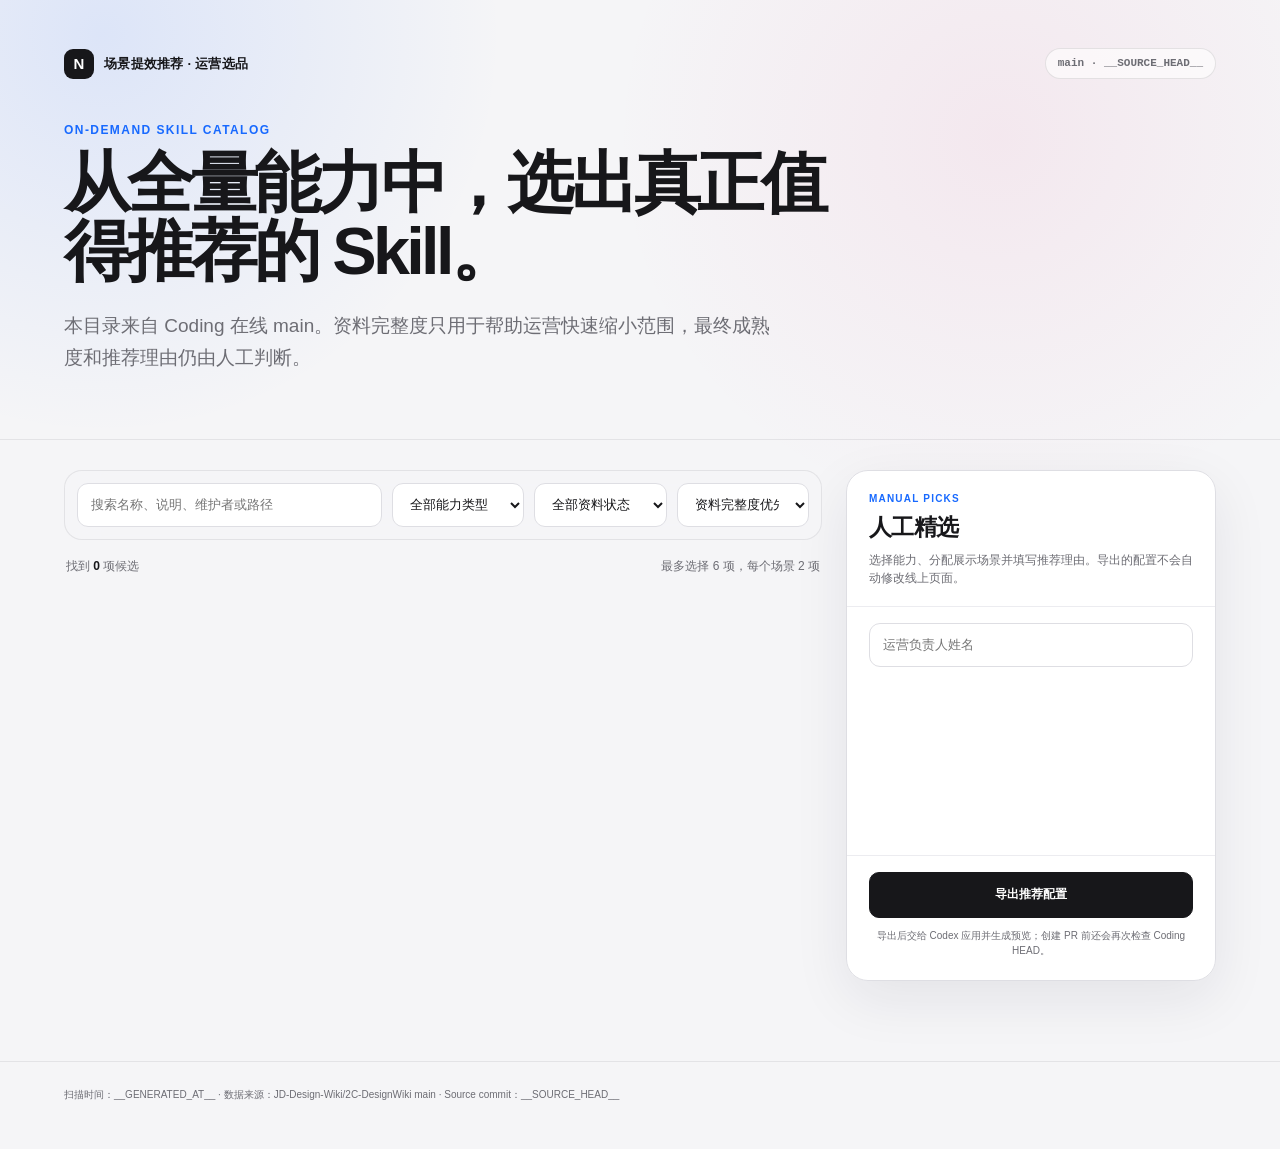
==== scripts/templates/scenario-skill-catalog.html @ 8912c6f2 "feat: add on-demand Skill curation catalog" ====
<!doctype html>
<html lang="zh-CN">
  <head>
    <meta charset="utf-8" />
    <meta name="viewport" content="width=device-width, initial-scale=1" />
    <title>场景提效推荐 · Skill 候选目录</title>
    <style>
      :root {
        color-scheme: light;
        --bg: #f5f5f7;
        --card: #ffffff;
        --ink: #17171a;
        --muted: #6d6d74;
        --line: #dedee3;
        --soft-line: #ececf0;
        --accent: #1769ff;
        --accent-soft: #eaf1ff;
        --positive: #168557;
        --positive-soft: #e9f7f0;
        --warning: #b56512;
        --shadow: 0 18px 55px rgba(22, 28, 45, 0.08);
        font-family: -apple-system, BlinkMacSystemFont, "SF Pro Display", "PingFang SC",
          "Helvetica Neue", Arial, sans-serif;
      }

      * { box-sizing: border-box; }
      html { scroll-behavior: smooth; }
      body {
        margin: 0;
        background:
          radial-gradient(circle at 8% 3%, rgba(43, 112, 255, 0.12), transparent 25rem),
          radial-gradient(circle at 78% 12%, rgba(226, 76, 136, 0.08), transparent 24rem),
          var(--bg);
        color: var(--ink);
      }
      button, input, select, textarea { font: inherit; }
      button, a { -webkit-tap-highlight-color: transparent; }
      button { color: inherit; }

      .page-shell { min-height: 100vh; }
      .hero {
        padding: 48px clamp(24px, 5vw, 76px) 34px;
        border-bottom: 1px solid rgba(23, 23, 26, 0.08);
      }
      .hero-top {
        display: flex;
        align-items: center;
        justify-content: space-between;
        gap: 20px;
        margin-bottom: 44px;
      }
      .brand {
        display: inline-flex;
        align-items: center;
        gap: 10px;
        color: var(--ink);
        font-size: 13px;
        font-weight: 760;
        letter-spacing: 0.02em;
      }
      .brand-mark {
        width: 30px;
        height: 30px;
        display: grid;
        place-items: center;
        border-radius: 9px;
        background: var(--ink);
        color: #fff;
        font-size: 15px;
      }
      .source-pill {
        max-width: 100%;
        padding: 8px 12px;
        border: 1px solid rgba(23, 23, 26, 0.1);
        border-radius: 999px;
        background: rgba(255, 255, 255, 0.6);
        color: var(--muted);
        font: 650 11px/1.2 ui-monospace, SFMono-Regular, Menlo, monospace;
        white-space: nowrap;
        overflow: hidden;
        text-overflow: ellipsis;
      }
      .hero-copy { max-width: 900px; }
      .eyebrow {
        margin: 0 0 13px;
        color: var(--accent);
        font-size: 12px;
        font-weight: 800;
        letter-spacing: 0.12em;
        text-transform: uppercase;
      }
      h1 {
        max-width: 820px;
        margin: 0;
        font-size: clamp(36px, 5.2vw, 72px);
        line-height: 1.02;
        letter-spacing: -0.055em;
      }
      .hero-copy > p:last-child {
        max-width: 720px;
        margin: 24px 0 0;
        color: var(--muted);
        font-size: clamp(15px, 1.7vw, 19px);
        line-height: 1.7;
      }
      .hero-stats {
        display: flex;
        flex-wrap: wrap;
        gap: 10px;
        margin-top: 30px;
      }
      .hero-stat {
        min-width: 132px;
        padding: 14px 16px;
        border: 1px solid rgba(23, 23, 26, 0.09);
        border-radius: 16px;
        background: rgba(255, 255, 255, 0.64);
        backdrop-filter: blur(18px);
      }
      .hero-stat strong {
        display: block;
        font-size: 23px;
        line-height: 1.1;
      }
      .hero-stat span {
        display: block;
        margin-top: 4px;
        color: var(--muted);
        font-size: 11px;
      }

      .workspace {
        display: grid;
        grid-template-columns: minmax(0, 1fr) 370px;
        gap: 24px;
        align-items: start;
        padding: 30px clamp(24px, 5vw, 76px) 80px;
      }
      .catalog-pane { min-width: 0; }
      .toolbar {
        position: sticky;
        top: 0;
        z-index: 4;
        display: grid;
        grid-template-columns: minmax(220px, 1.5fr) repeat(3, minmax(130px, 0.65fr));
        gap: 10px;
        margin-bottom: 18px;
        padding: 12px;
        border: 1px solid rgba(23, 23, 26, 0.08);
        border-radius: 18px;
        background: rgba(245, 245, 247, 0.88);
        backdrop-filter: blur(18px);
      }
      .field {
        min-width: 0;
        height: 44px;
        padding: 0 13px;
        border: 1px solid var(--line);
        border-radius: 11px;
        outline: 0;
        background: #fff;
        color: var(--ink);
        font-size: 13px;
        transition: border-color 0.18s ease, box-shadow 0.18s ease;
      }
      .field:focus {
        border-color: var(--accent);
        box-shadow: 0 0 0 3px rgba(23, 105, 255, 0.12);
      }
      .result-line {
        display: flex;
        justify-content: space-between;
        gap: 18px;
        margin: 0 2px 14px;
        color: var(--muted);
        font-size: 12px;
      }
      .result-line strong { color: var(--ink); }
      .skill-grid {
        display: grid;
        grid-template-columns: repeat(2, minmax(0, 1fr));
        gap: 14px;
      }
      .skill-card {
        position: relative;
        min-width: 0;
        min-height: 286px;
        display: flex;
        flex-direction: column;
        padding: 20px;
        border: 1px solid var(--line);
        border-radius: 20px;
        background: var(--card);
        box-shadow: 0 8px 28px rgba(22, 28, 45, 0.035);
        transition: transform 0.18s ease, border-color 0.18s ease, box-shadow 0.18s ease;
      }
      .skill-card:hover {
        transform: translateY(-2px);
        border-color: rgba(23, 105, 255, 0.34);
        box-shadow: var(--shadow);
      }
      .skill-card.is-selected {
        border-color: var(--accent);
        box-shadow: 0 0 0 3px rgba(23, 105, 255, 0.1), var(--shadow);
      }
      .card-top {
        display: flex;
        align-items: flex-start;
        justify-content: space-between;
        gap: 16px;
      }
      .card-labels {
        display: flex;
        flex-wrap: wrap;
        gap: 6px;
      }
      .tag {
        display: inline-flex;
        align-items: center;
        min-height: 24px;
        padding: 0 9px;
        border-radius: 999px;
        background: #f1f1f4;
        color: #56565d;
        font-size: 10px;
        font-weight: 720;
      }
      .tag.scene { background: var(--accent-soft); color: #2457b9; }
      .tag.recent { background: var(--positive-soft); color: var(--positive); }
      .readiness {
        --progress: 0deg;
        flex: 0 0 auto;
        width: 48px;
        height: 48px;
        display: grid;
        place-items: center;
        border-radius: 50%;
        background: conic-gradient(var(--positive) var(--progress), #ececf0 0);
      }
      .readiness::before {
        content: "";
        position: absolute;
        width: 38px;
        height: 38px;
        border-radius: 50%;
        background: #fff;
      }
      .readiness span {
        position: relative;
        z-index: 1;
        font-size: 11px;
        font-weight: 800;
      }
      .skill-card h2 {
        margin: 18px 0 8px;
        font-size: 21px;
        line-height: 1.25;
        letter-spacing: -0.02em;
      }
      .skill-desc {
        display: -webkit-box;
        min-height: 66px;
        margin: 0;
        overflow: hidden;
        color: var(--muted);
        font-size: 13px;
        line-height: 1.65;
        -webkit-line-clamp: 3;
        -webkit-box-orient: vertical;
      }
      .signal-list {
        display: flex;
        flex-wrap: wrap;
        gap: 7px;
        margin: 16px 0;
      }
      .signal {
        display: inline-flex;
        align-items: center;
        gap: 5px;
        color: #5d5d64;
        font-size: 10px;
        font-weight: 650;
      }
      .signal::before {
        content: "";
        width: 6px;
        height: 6px;
        border-radius: 50%;
        background: #c9c9cf;
      }
      .signal.is-ready::before { background: var(--positive); }
      .card-meta {
        display: grid;
        grid-template-columns: minmax(0, 1fr) auto;
        gap: 10px;
        margin-top: auto;
        padding-top: 14px;
        border-top: 1px solid var(--soft-line);
        color: var(--muted);
        font-size: 10px;
      }
      .card-meta strong {
        display: block;
        overflow: hidden;
        color: var(--ink);
        font-size: 11px;
        text-overflow: ellipsis;
        white-space: nowrap;
      }
      .card-actions {
        display: grid;
        grid-template-columns: 1fr auto;
        gap: 8px;
        margin-top: 14px;
      }
      .button {
        min-height: 40px;
        display: inline-flex;
        align-items: center;
        justify-content: center;
        gap: 7px;
        padding: 0 14px;
        border: 1px solid var(--line);
        border-radius: 10px;
        background: #fff;
        color: var(--ink);
        cursor: pointer;
        font-size: 12px;
        font-weight: 760;
        text-decoration: none;
        transition: background 0.18s ease, border-color 0.18s ease, color 0.18s ease;
      }
      .button:hover { border-color: #b9b9c0; background: #f8f8fa; }
      .button.primary { border-color: var(--ink); background: var(--ink); color: #fff; }
      .button.primary:hover { border-color: var(--accent); background: var(--accent); }
      .button.selected { border-color: var(--accent); background: var(--accent-soft); color: #1d58ca; }
      .button:focus-visible, a:focus-visible {
        outline: 3px solid rgba(23, 105, 255, 0.24);
        outline-offset: 2px;
      }
      .empty-state {
        grid-column: 1 / -1;
        padding: 70px 20px;
        border: 1px dashed #cfcfd5;
        border-radius: 20px;
        color: var(--muted);
        text-align: center;
      }

      .selection-pane {
        position: sticky;
        top: 22px;
        overflow: hidden;
        border: 1px solid var(--line);
        border-radius: 22px;
        background: rgba(255, 255, 255, 0.94);
        box-shadow: var(--shadow);
      }
      .selection-heading {
        padding: 22px 22px 18px;
        border-bottom: 1px solid var(--soft-line);
      }
      .selection-heading p {
        margin: 0 0 8px;
        color: var(--accent);
        font-size: 10px;
        font-weight: 800;
        letter-spacing: 0.12em;
      }
      .selection-heading h2 {
        margin: 0;
        font-size: 23px;
        letter-spacing: -0.03em;
      }
      .selection-heading > span {
        display: block;
        margin-top: 8px;
        color: var(--muted);
        font-size: 12px;
        line-height: 1.55;
      }
      .curator-field {
        width: calc(100% - 44px);
        margin: 16px 22px 0;
      }
      .selection-list {
        max-height: calc(100vh - 390px);
        min-height: 188px;
        overflow: auto;
        padding: 14px;
      }
      .selection-empty {
        display: grid;
        min-height: 160px;
        place-items: center;
        padding: 30px;
        color: #8a8a91;
        font-size: 12px;
        line-height: 1.65;
        text-align: center;
      }
      .selection-item {
        padding: 14px;
        border: 1px solid var(--soft-line);
        border-radius: 14px;
        background: #fbfbfc;
      }
      .selection-item + .selection-item { margin-top: 10px; }
      .selection-item-header {
        display: flex;
        justify-content: space-between;
        gap: 10px;
        margin-bottom: 10px;
      }
      .selection-item-header strong {
        font-size: 13px;
        line-height: 1.4;
      }
      .remove-button {
        width: 28px;
        height: 28px;
        flex: 0 0 auto;
        border: 0;
        border-radius: 8px;
        background: transparent;
        color: #8c8c92;
        cursor: pointer;
      }
      .remove-button:hover { background: #eeeef1; color: var(--ink); }
      .selection-item .field { width: 100%; height: 38px; font-size: 11px; }
      .reason-field {
        min-height: 64px;
        margin-top: 8px;
        padding-top: 10px;
        resize: vertical;
        line-height: 1.5;
      }
      .selection-actions {
        padding: 16px 22px 22px;
        border-top: 1px solid var(--soft-line);
      }
      .selection-actions .button { width: 100%; min-height: 46px; }
      .selection-actions small {
        display: block;
        margin-top: 10px;
        color: var(--muted);
        font-size: 10px;
        line-height: 1.5;
        text-align: center;
      }
      .notice {
        display: none;
        margin: 0 22px 12px;
        padding: 10px 12px;
        border-radius: 10px;
        background: #fff6e9;
        color: var(--warning);
        font-size: 11px;
        line-height: 1.5;
      }
      .notice.show { display: block; }
      footer {
        padding: 24px clamp(24px, 5vw, 76px) 46px;
        border-top: 1px solid rgba(23, 23, 26, 0.08);
        color: var(--muted);
        font-size: 10px;
        line-height: 1.7;
      }

      @media (max-width: 1120px) {
        .workspace { grid-template-columns: minmax(0, 1fr) 330px; }
        .toolbar { grid-template-columns: 1fr 1fr; }
        .skill-grid { grid-template-columns: 1fr; }
      }
      @media (max-width: 800px) {
        .hero { padding-top: 28px; }
        .hero-top { align-items: flex-start; flex-direction: column; margin-bottom: 32px; }
        .workspace { grid-template-columns: 1fr; padding-top: 20px; }
        .selection-pane { position: relative; top: auto; order: -1; }
        .selection-list { max-height: 420px; }
        .toolbar { position: relative; grid-template-columns: 1fr; }
      }
      @media (max-width: 520px) {
        .hero, .workspace, footer { padding-left: 16px; padding-right: 16px; }
        .hero-stat { min-width: calc(50% - 6px); }
        .skill-card { padding: 17px; }
      }
    </style>
  </head>
  <body>
    <main class="page-shell">
      <header class="hero">
        <div class="hero-top">
          <div class="brand"><span class="brand-mark">N</span>场景提效推荐 · 运营选品</div>
          <div class="source-pill" title="Coding source">main · __SOURCE_HEAD__</div>
        </div>
        <div class="hero-copy">
          <p class="eyebrow">On-demand Skill Catalog</p>
          <h1>从全量能力中，选出真正值得推荐的 Skill。</h1>
          <p>本目录来自 Coding 在线 main。资料完整度只用于帮助运营快速缩小范围，最终成熟度和推荐理由仍由人工判断。</p>
        </div>
        <div class="hero-stats" id="hero-stats"></div>
      </header>

      <section class="workspace">
        <div class="catalog-pane">
          <div class="toolbar" aria-label="候选目录筛选">
            <input class="field" id="search" type="search" placeholder="搜索名称、说明、维护者或路径" aria-label="搜索 Skill" />
            <select class="field" id="scene-filter" aria-label="按能力类型筛选">
              <option value="all">全部能力类型</option>
              <option value="研究与分析">研究与分析</option>
              <option value="体验与优化">体验与优化</option>
              <option value="设计交付">设计交付</option>
              <option value="品牌与营销">品牌与营销</option>
            </select>
            <select class="field" id="signal-filter" aria-label="按资料信号筛选">
              <option value="all">全部资料状态</option>
              <option value="ready">资料完整 4/5 以上</option>
              <option value="examples">包含案例或示例</option>
              <option value="recent">最近 90 天更新</option>
            </select>
            <select class="field" id="sort" aria-label="候选排序">
              <option value="readiness">资料完整度优先</option>
              <option value="updated">最近更新优先</option>
              <option value="title">名称排序</option>
            </select>
          </div>
          <div class="result-line">
            <span>找到 <strong id="result-count">0</strong> 项候选</span>
            <span>最多选择 6 项，每个场景 2 项</span>
          </div>
          <div class="skill-grid" id="skill-grid" aria-live="polite"></div>
        </div>

        <aside class="selection-pane" aria-labelledby="selection-title">
          <div class="selection-heading">
            <p>MANUAL PICKS</p>
            <h2 id="selection-title">人工精选</h2>
            <span>选择能力、分配展示场景并填写推荐理由。导出的配置不会自动修改线上页面。</span>
          </div>
          <input class="field curator-field" id="curator" type="text" placeholder="运营负责人姓名" aria-label="运营负责人姓名" />
          <div class="notice" id="notice" role="status"></div>
          <div class="selection-list" id="selection-list"></div>
          <div class="selection-actions">
            <button class="button primary" id="export" type="button">导出推荐配置</button>
            <small>导出后交给 Codex 应用并生成预览；创建 PR 前还会再次检查 Coding HEAD。</small>
          </div>
        </aside>
      </section>
    </main>

    <footer>
      扫描时间：__GENERATED_AT__ · 数据来源：JD-Design-Wiki/2C-DesignWiki main ·
      Source commit：__SOURCE_HEAD__
    </footer>

    <script>
      const CATALOG = __CATALOG_DATA__;
      const DISPLAY_SCENES = ["C端设计提效", "B端设计提效", "品牌营销设计提效"];
      const selected = new Map();
      const elements = {
        search: document.querySelector("#search"),
        scene: document.querySelector("#scene-filter"),
        signal: document.querySelector("#signal-filter"),
        sort: document.querySelector("#sort"),
        grid: document.querySelector("#skill-grid"),
        resultCount: document.querySelector("#result-count"),
        selectionList: document.querySelector("#selection-list"),
        curator: document.querySelector("#curator"),
        notice: document.querySelector("#notice"),
      };

      function escapeHtml(value = "") {
        return String(value)
          .replace(/&/g, "&amp;")
          .replace(/</g, "&lt;")
          .replace(/>/g, "&gt;")
          .replace(/"/g, "&quot;");
      }

      function formatDate(value) {
        return new Intl.DateTimeFormat("zh-CN", {
          year: "numeric",
          month: "2-digit",
          day: "2-digit",
        }).format(new Date(value));
      }

      function signalLabel(item) {
        return [
          ["preparation", "使用说明"],
          ["examples", "案例示例"],
          ["validation", "验证检查"],
          ["maintained", "持续维护"],
        ].map(([key, label]) => `
          <span class="signal${item.readiness_checks[key] ? " is-ready" : ""}">${label}</span>
        `).join("");
      }

      function renderHeroStats() {
        const stats = [
          [CATALOG.total, "全量 Skill"],
          [CATALOG.scenes["研究与分析"] || 0, "研究与分析"],
          [CATALOG.scenes["体验与优化"] || 0, "体验与优化"],
          [CATALOG.scenes["设计交付"] || 0, "设计交付"],
          [CATALOG.scenes["品牌与营销"] || 0, "品牌与营销"],
        ];
        document.querySelector("#hero-stats").innerHTML = stats.map(([value, label]) => `
          <div class="hero-stat"><strong>${value}</strong><span>${label}</span></div>
        `).join("");
      }

      function filteredItems() {
        const query = elements.search.value.trim().toLowerCase();
        const scene = elements.scene.value;
        const signal = elements.signal.value;
        const sort = elements.sort.value;
        const items = CATALOG.items.filter((item) => {
          const haystack = `${item.title} ${item.description} ${item.owner} ${item.domain} ${item.path}`.toLowerCase();
          if (query && !haystack.includes(query)) return false;
          if (scene !== "all" && item.scene !== scene) return false;
          if (signal === "ready" && item.readiness < 4) return false;
          if (signal === "examples" && !item.readiness_checks.examples) return false;
          if (signal === "recent" && !item.recent) return false;
          return true;
        });

        return items.sort((left, right) => {
          if (sort === "updated") return right.updated_at.localeCompare(left.updated_at);
          if (sort === "title") return left.title.localeCompare(right.title, "zh-CN");
          return right.readiness - left.readiness
            || right.updated_at.localeCompare(left.updated_at)
            || left.title.localeCompare(right.title, "zh-CN");
        });
      }

      function renderCatalog() {
        const items = filteredItems();
        elements.resultCount.textContent = items.length;
        if (!items.length) {
          elements.grid.innerHTML = '<div class="empty-state">没有符合当前条件的 Skill，请调整筛选条件。</div>';
          return;
        }

        elements.grid.innerHTML = items.map((item) => {
          const isSelected = selected.has(item.path);
          const progress = `${Math.round((item.readiness / item.readiness_total) * 360)}deg`;
          return `
            <article class="skill-card${isSelected ? " is-selected" : ""}">
              <div class="card-top">
                <div class="card-labels">
                  <span class="tag scene">${escapeHtml(item.scene)}</span>
                  <span class="tag">${escapeHtml(item.domain)}</span>
                  ${item.recent ? '<span class="tag recent">近期更新</span>' : ""}
                </div>
                <div class="readiness" style="--progress:${progress}" title="资料完整度 ${item.readiness}/${item.readiness_total}">
                  <span>${item.readiness}/${item.readiness_total}</span>
                </div>
              </div>
              <h2>${escapeHtml(item.title)}</h2>
              <p class="skill-desc">${escapeHtml(item.description)}</p>
              <div class="signal-list">${signalLabel(item)}</div>
              <div class="card-meta">
                <div><span>最近维护</span><strong>${escapeHtml(item.owner)}</strong></div>
                <div><span>${formatDate(item.updated_at)}</span><strong>${item.commit_count} 次文件提交</strong></div>
              </div>
              <div class="card-actions">
                <button class="button ${isSelected ? "selected" : "primary"}" type="button" data-select="${escapeHtml(item.path)}">
                  ${isSelected ? "已加入推荐" : "加入推荐"}
                </button>
                <a class="button" href="${escapeHtml(item.skill_md_url)}" target="_blank" rel="noopener noreferrer" aria-label="查看 ${escapeHtml(item.title)} 的 SKILL.md">SKILL.md ↗</a>
              </div>
            </article>
          `;
        }).join("");
      }

      function countForScene(scene, exceptPath = "") {
        return [...selected.entries()].filter(([path, value]) => path !== exceptPath && value.scene === scene).length;
      }

      function nextAvailableScene() {
        return DISPLAY_SCENES.find((scene) => countForScene(scene) < 2) || DISPLAY_SCENES[0];
      }

      function showNotice(message) {
        elements.notice.textContent = message;
        elements.notice.classList.add("show");
        window.clearTimeout(showNotice.timer);
        showNotice.timer = window.setTimeout(() => elements.notice.classList.remove("show"), 3200);
      }

      function toggleSelection(path) {
        if (selected.has(path)) {
          selected.delete(path);
        } else {
          if (selected.size >= 6) {
            showNotice("最多选择 6 项 Skill。请先移除一项再继续。");
            return;
          }
          const item = CATALOG.items.find((entry) => entry.path === path);
          selected.set(path, { item, scene: nextAvailableScene(), reason: "" });
        }
        renderCatalog();
        renderSelection();
      }

      function renderSelection() {
        if (!selected.size) {
          elements.selectionList.innerHTML = '<div class="selection-empty">从左侧候选中选择 Skill。<br>资料完整度只是辅助信号，不代表自动推荐结果。</div>';
          return;
        }

        elements.selectionList.innerHTML = [...selected.entries()].map(([path, value], index) => `
          <article class="selection-item">
            <div class="selection-item-header">
              <strong>${String(index + 1).padStart(2, "0")} · ${escapeHtml(value.item.title)}</strong>
              <button class="remove-button" type="button" data-remove="${escapeHtml(path)}" aria-label="移除 ${escapeHtml(value.item.title)}">×</button>
            </div>
            <select class="field" data-scene-path="${escapeHtml(path)}" aria-label="${escapeHtml(value.item.title)} 展示场景">
              ${DISPLAY_SCENES.map((scene) => `<option value="${scene}"${scene === value.scene ? " selected" : ""}>${scene}</option>`).join("")}
            </select>
            <textarea class="field reason-field" data-reason-path="${escapeHtml(path)}" placeholder="填写人工推荐理由">${escapeHtml(value.reason)}</textarea>
          </article>
        `).join("");
      }

      function exportConfiguration() {
        const curator = elements.curator.value.trim();
        if (!curator) {
          elements.curator.focus();
          showNotice("请先填写运营负责人姓名。");
          return;
        }
        if (!selected.size) {
          showNotice("请至少选择 1 项 Skill。");
          return;
        }
        const missingReason = [...selected.values()].find((value) => !value.reason.trim());
        if (missingReason) {
          showNotice(`请补充「${missingReason.item.title}」的推荐理由。`);
          return;
        }

        const config = {
          schema_version: "1.0",
          reviewed_at: new Date().toISOString(),
          curator,
          source: {
            repository: CATALOG.source.repository,
            branch: CATALOG.source.branch,
            head: CATALOG.source.head,
            catalog_generated_at: CATALOG.generated_at,
          },
          picks: [...selected.values()].map((value, index) => ({
            order: index + 1,
            scene: value.scene,
            skill_path: value.item.path,
            title_snapshot: value.item.title,
            reason: value.reason.trim(),
          })),
        };
        const blob = new Blob([`${JSON.stringify(config, null, 2)}\n`], { type: "application/json" });
        const link = document.createElement("a");
        link.href = URL.createObjectURL(blob);
        link.download = `scenario-picks-${new Date().toISOString().slice(0, 10)}.json`;
        document.body.append(link);
        link.click();
        link.remove();
        URL.revokeObjectURL(link.href);
        showNotice("推荐配置已导出。接下来交给 Codex 生成页面预览与审核 PR。");
      }

      [elements.search, elements.scene, elements.signal, elements.sort].forEach((field) => {
        field.addEventListener(field === elements.search ? "input" : "change", renderCatalog);
      });
      elements.grid.addEventListener("click", (event) => {
        const button = event.target.closest("[data-select]");
        if (button) toggleSelection(button.dataset.select);
      });
      elements.selectionList.addEventListener("click", (event) => {
        const button = event.target.closest("[data-remove]");
        if (button) toggleSelection(button.dataset.remove);
      });
      elements.selectionList.addEventListener("change", (event) => {
        const path = event.target.dataset.scenePath;
        if (!path) return;
        const value = selected.get(path);
        if (countForScene(event.target.value, path) >= 2) {
          event.target.value = value.scene;
          showNotice("每个展示场景最多选择 2 项 Skill。");
          return;
        }
        value.scene = event.target.value;
      });
      elements.selectionList.addEventListener("input", (event) => {
        const path = event.target.dataset.reasonPath;
        if (path) selected.get(path).reason = event.target.value;
      });
      document.querySelector("#export").addEventListener("click", exportConfiguration);

      renderHeroStats();
      renderCatalog();
      renderSelection();
    </script>
  </body>
</html>
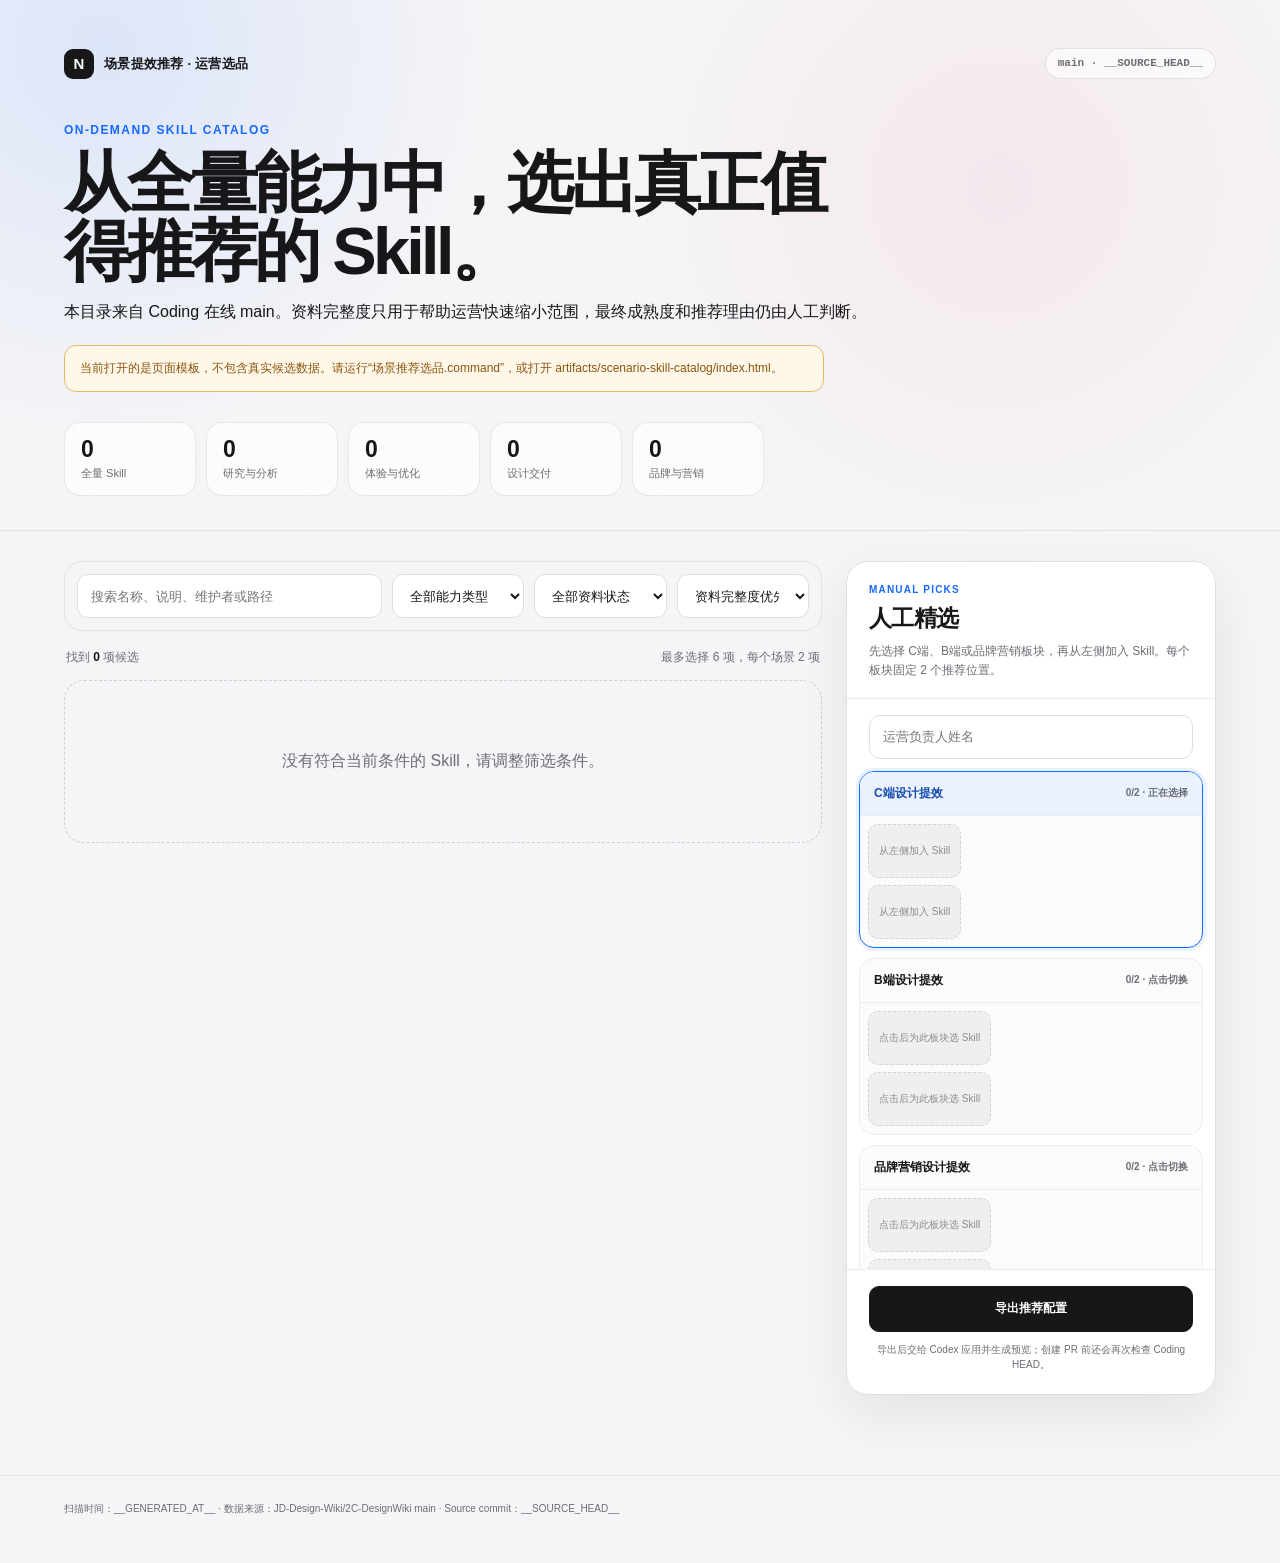
==== commit e43abc89: "fix: split scenario picks into three boards" ====
--- a/scripts/templates/scenario-skill-catalog.html
+++ b/scripts/templates/scenario-skill-catalog.html
@@ -386,10 +386,59 @@
       }
       .selection-list {
         max-height: calc(100vh - 390px);
-        min-height: 188px;
+        min-height: 360px;
         overflow: auto;
-        padding: 14px;
-      }
+        padding: 12px;
+      }
+      .selection-group {
+        overflow: hidden;
+        border: 1px solid var(--soft-line);
+        border-radius: 15px;
+        background: #fbfbfc;
+        transition: border-color 0.18s ease, box-shadow 0.18s ease;
+      }
+      .selection-group + .selection-group { margin-top: 10px; }
+      .selection-group.is-active {
+        border-color: var(--accent);
+        box-shadow: 0 0 0 3px rgba(23, 105, 255, 0.09);
+      }
+      .selection-group-heading {
+        width: 100%;
+        display: flex;
+        align-items: center;
+        justify-content: space-between;
+        gap: 12px;
+        padding: 13px 14px;
+        border: 0;
+        border-bottom: 1px solid var(--soft-line);
+        background: transparent;
+        cursor: pointer;
+        text-align: left;
+      }
+      .selection-group-heading strong { font-size: 12px; }
+      .selection-group-heading span {
+        color: var(--muted);
+        font-size: 10px;
+        font-weight: 700;
+      }
+      .selection-group.is-active .selection-group-heading {
+        background: var(--accent-soft);
+        color: #194eae;
+      }
+      .selection-group-body { padding: 8px; }
+      .selection-slot-empty {
+        display: grid;
+        min-height: 54px;
+        place-items: center;
+        padding: 10px;
+        border: 1px dashed #d2d2d8;
+        border-radius: 10px;
+        color: #8a8a91;
+        cursor: pointer;
+        font-size: 10px;
+        text-align: center;
+      }
+      .selection-slot-empty + .selection-slot-empty { margin-top: 7px; }
       .selection-empty {
         display: grid;
         min-height: 160px;
@@ -401,12 +450,12 @@
         text-align: center;
       }
       .selection-item {
-        padding: 14px;
+        padding: 11px;
         border: 1px solid var(--soft-line);
-        border-radius: 14px;
-        background: #fbfbfc;
-      }
-      .selection-item + .selection-item { margin-top: 10px; }
+        border-radius: 11px;
+        background: #fff;
+      }
+      .selection-item + .selection-item { margin-top: 7px; }
       .selection-item-header {
         display: flex;
         justify-content: space-between;
@@ -429,6 +478,7 @@
       }
       .remove-button:hover { background: #eeeef1; color: var(--ink); }
       .selection-item .field { width: 100%; height: 38px; font-size: 11px; }
+      .move-field { margin-top: 2px; }
       .reason-field {
         min-height: 64px;
         margin-top: 8px;
@@ -460,6 +510,17 @@
         line-height: 1.5;
       }
       .notice.show { display: block; }
+      .template-warning {
+        max-width: 760px;
+        margin-top: 22px;
+        padding: 13px 15px;
+        border: 1px solid #e6b768;
+        border-radius: 12px;
+        background: #fff8e9;
+        color: #8a5410;
+        font-size: 12px;
+        line-height: 1.6;
+      }
       footer {
         padding: 24px clamp(24px, 5vw, 76px) 46px;
         border-top: 1px solid rgba(23, 23, 26, 0.08);
@@ -499,6 +560,10 @@
           <p class="eyebrow">On-demand Skill Catalog</p>
           <h1>从全量能力中，选出真正值得推荐的 Skill。</h1>
           <p>本目录来自 Coding 在线 main。资料完整度只用于帮助运营快速缩小范围，最终成熟度和推荐理由仍由人工判断。</p>
+          <div class="template-warning" id="template-warning" hidden>
+            当前打开的是页面模板，不包含真实候选数据。请运行“场景推荐选品.command”，或打开
+            artifacts/scenario-skill-catalog/index.html。
+          </div>
         </div>
         <div class="hero-stats" id="hero-stats"></div>
       </header>
@@ -537,7 +602,7 @@
           <div class="selection-heading">
             <p>MANUAL PICKS</p>
             <h2 id="selection-title">人工精选</h2>
-            <span>选择能力、分配展示场景并填写推荐理由。导出的配置不会自动修改线上页面。</span>
+            <span>先选择 C端、B端或品牌营销板块，再从左侧加入 Skill。每个板块固定 2 个推荐位置。</span>
           </div>
           <input class="field curator-field" id="curator" type="text" placeholder="运营负责人姓名" aria-label="运营负责人姓名" />
           <div class="notice" id="notice" role="status"></div>
@@ -555,10 +620,25 @@
       Source commit：__SOURCE_HEAD__
     </footer>
 
+    <script id="catalog-data" type="application/json">__CATALOG_DATA__</script>
     <script>
-      const CATALOG = __CATALOG_DATA__;
+      let catalogAvailable = true;
+      let CATALOG;
+      try {
+        CATALOG = JSON.parse(document.querySelector("#catalog-data").textContent);
+      } catch {
+        catalogAvailable = false;
+        CATALOG = {
+          generated_at: "",
+          source: { repository: "", branch: "main", head: "" },
+          total: 0,
+          scenes: {},
+          items: [],
+        };
+      }
       const DISPLAY_SCENES = ["C端设计提效", "B端设计提效", "品牌营销设计提效"];
       const selected = new Map();
+      let activeScene = DISPLAY_SCENES[0];
       const elements = {
         search: document.querySelector("#search"),
         scene: document.querySelector("#scene-filter"),
@@ -645,6 +725,7 @@
 
         elements.grid.innerHTML = items.map((item) => {
           const isSelected = selected.has(item.path);
+          const selectedScene = isSelected ? selected.get(item.path).scene : "";
           const progress = `${Math.round((item.readiness / item.readiness_total) * 360)}deg`;
           return `
             <article class="skill-card${isSelected ? " is-selected" : ""}">
@@ -667,7 +748,7 @@
               </div>
               <div class="card-actions">
                 <button class="button ${isSelected ? "selected" : "primary"}" type="button" data-select="${escapeHtml(item.path)}">
-                  ${isSelected ? "已加入推荐" : "加入推荐"}
+                  ${isSelected ? `已加入 · ${escapeHtml(selectedScene.replace("设计提效", ""))}` : `加入${escapeHtml(activeScene.replace("设计提效", ""))}`}
                 </button>
                 <a class="button" href="${escapeHtml(item.skill_md_url)}" target="_blank" rel="noopener noreferrer" aria-label="查看 ${escapeHtml(item.title)} 的 SKILL.md">SKILL.md ↗</a>
               </div>
@@ -678,10 +759,6 @@
 
       function countForScene(scene, exceptPath = "") {
         return [...selected.entries()].filter(([path, value]) => path !== exceptPath && value.scene === scene).length;
-      }
-
-      function nextAvailableScene() {
-        return DISPLAY_SCENES.find((scene) => countForScene(scene) < 2) || DISPLAY_SCENES[0];
       }
 
       function showNotice(message) {
@@ -699,31 +776,49 @@
             showNotice("最多选择 6 项 Skill。请先移除一项再继续。");
             return;
           }
+          if (countForScene(activeScene) >= 2) {
+            showNotice(`「${activeScene}」已经选满 2 项，请切换到其他板块。`);
+            return;
+          }
           const item = CATALOG.items.find((entry) => entry.path === path);
-          selected.set(path, { item, scene: nextAvailableScene(), reason: "" });
+          selected.set(path, { item, scene: activeScene, reason: "" });
         }
         renderCatalog();
         renderSelection();
       }
 
       function renderSelection() {
-        if (!selected.size) {
-          elements.selectionList.innerHTML = '<div class="selection-empty">从左侧候选中选择 Skill。<br>资料完整度只是辅助信号，不代表自动推荐结果。</div>';
-          return;
-        }
-
-        elements.selectionList.innerHTML = [...selected.entries()].map(([path, value], index) => `
-          <article class="selection-item">
-            <div class="selection-item-header">
-              <strong>${String(index + 1).padStart(2, "0")} · ${escapeHtml(value.item.title)}</strong>
-              <button class="remove-button" type="button" data-remove="${escapeHtml(path)}" aria-label="移除 ${escapeHtml(value.item.title)}">×</button>
-            </div>
-            <select class="field" data-scene-path="${escapeHtml(path)}" aria-label="${escapeHtml(value.item.title)} 展示场景">
-              ${DISPLAY_SCENES.map((scene) => `<option value="${scene}"${scene === value.scene ? " selected" : ""}>${scene}</option>`).join("")}
-            </select>
-            <textarea class="field reason-field" data-reason-path="${escapeHtml(path)}" placeholder="填写人工推荐理由">${escapeHtml(value.reason)}</textarea>
-          </article>
-        `).join("");
+        elements.selectionList.innerHTML = DISPLAY_SCENES.map((scene) => {
+          const items = [...selected.entries()].filter(([, value]) => value.scene === scene);
+          const emptySlots = 2 - items.length;
+          return `
+            <section class="selection-group${scene === activeScene ? " is-active" : ""}">
+              <button class="selection-group-heading" type="button" data-activate-scene="${scene}">
+                <strong>${scene}</strong>
+                <span>${items.length}/2 · ${scene === activeScene ? "正在选择" : "点击切换"}</span>
+              </button>
+              <div class="selection-group-body">
+                ${items.map(([path, value], index) => `
+                  <article class="selection-item">
+                    <div class="selection-item-header">
+                      <strong>${String(index + 1).padStart(2, "0")} · ${escapeHtml(value.item.title)}</strong>
+                      <button class="remove-button" type="button" data-remove="${escapeHtml(path)}" aria-label="移除 ${escapeHtml(value.item.title)}">×</button>
+                    </div>
+                    <select class="field move-field" data-move-path="${escapeHtml(path)}" aria-label="移动 ${escapeHtml(value.item.title)} 到其他板块">
+                      ${DISPLAY_SCENES.map((target) => `<option value="${target}"${target === value.scene ? " selected" : ""}>${target}</option>`).join("")}
+                    </select>
+                    <textarea class="field reason-field" data-reason-path="${escapeHtml(path)}" placeholder="填写人工推荐理由">${escapeHtml(value.reason)}</textarea>
+                  </article>
+                `).join("")}
+                ${Array.from({ length: emptySlots }, () => `
+                  <button class="selection-slot-empty" type="button" data-activate-scene="${scene}">
+                    ${scene === activeScene ? "从左侧加入 Skill" : "点击后为此板块选 Skill"}
+                  </button>
+                `).join("")}
+              </div>
+            </section>
+          `;
+        }).join("");
       }
 
       function exportConfiguration() {
@@ -753,7 +848,9 @@
             head: CATALOG.source.head,
             catalog_generated_at: CATALOG.generated_at,
           },
-          picks: [...selected.values()].map((value, index) => ({
+          picks: DISPLAY_SCENES.flatMap((scene) => (
+            [...selected.values()].filter((value) => value.scene === scene)
+          )).map((value, index) => ({
             order: index + 1,
             scene: value.scene,
             skill_path: value.item.path,
@@ -781,18 +878,31 @@
       });
       elements.selectionList.addEventListener("click", (event) => {
         const button = event.target.closest("[data-remove]");
-        if (button) toggleSelection(button.dataset.remove);
+        if (button) {
+          toggleSelection(button.dataset.remove);
+          return;
+        }
+        const sceneButton = event.target.closest("[data-activate-scene]");
+        if (sceneButton) {
+          activeScene = sceneButton.dataset.activateScene;
+          renderCatalog();
+          renderSelection();
+        }
       });
       elements.selectionList.addEventListener("change", (event) => {
-        const path = event.target.dataset.scenePath;
+        const path = event.target.dataset.movePath;
         if (!path) return;
         const value = selected.get(path);
-        if (countForScene(event.target.value, path) >= 2) {
+        const targetScene = event.target.value;
+        if (countForScene(targetScene, path) >= 2) {
           event.target.value = value.scene;
-          showNotice("每个展示场景最多选择 2 项 Skill。");
+          showNotice(`「${targetScene}」已经选满 2 项。`);
           return;
         }
-        value.scene = event.target.value;
+        value.scene = targetScene;
+        activeScene = value.scene;
+        renderCatalog();
+        renderSelection();
       });
       elements.selectionList.addEventListener("input", (event) => {
         const path = event.target.dataset.reasonPath;
@@ -800,6 +910,7 @@
       });
       document.querySelector("#export").addEventListener("click", exportConfiguration);
 
+      if (!catalogAvailable) document.querySelector("#template-warning").hidden = false;
       renderHeroStats();
       renderCatalog();
       renderSelection();
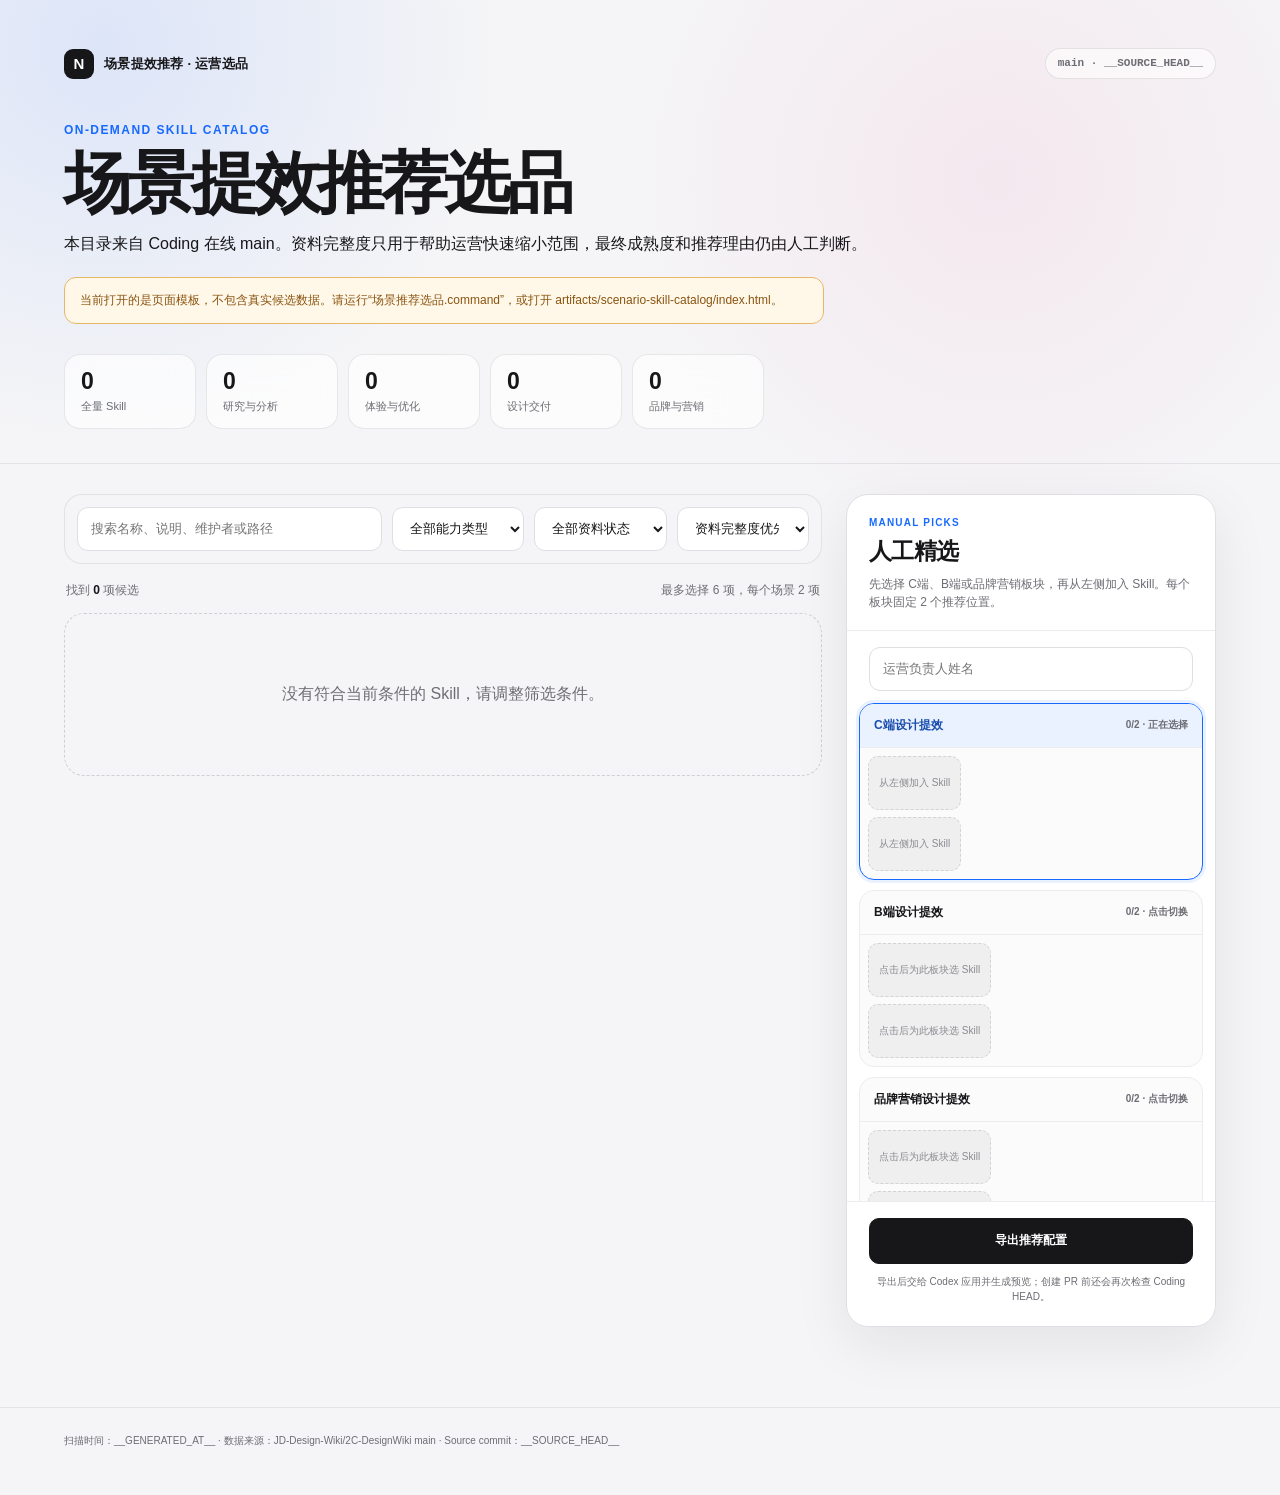
==== commit 981cb94e: "style: simplify scenario curation title" ====
--- a/scripts/templates/scenario-skill-catalog.html
+++ b/scripts/templates/scenario-skill-catalog.html
@@ -558,7 +558,7 @@
         </div>
         <div class="hero-copy">
           <p class="eyebrow">On-demand Skill Catalog</p>
-          <h1>从全量能力中，选出真正值得推荐的 Skill。</h1>
+          <h1>场景提效推荐选品</h1>
           <p>本目录来自 Coding 在线 main。资料完整度只用于帮助运营快速缩小范围，最终成熟度和推荐理由仍由人工判断。</p>
           <div class="template-warning" id="template-warning" hidden>
             当前打开的是页面模板，不包含真实候选数据。请运行“场景推荐选品.command”，或打开
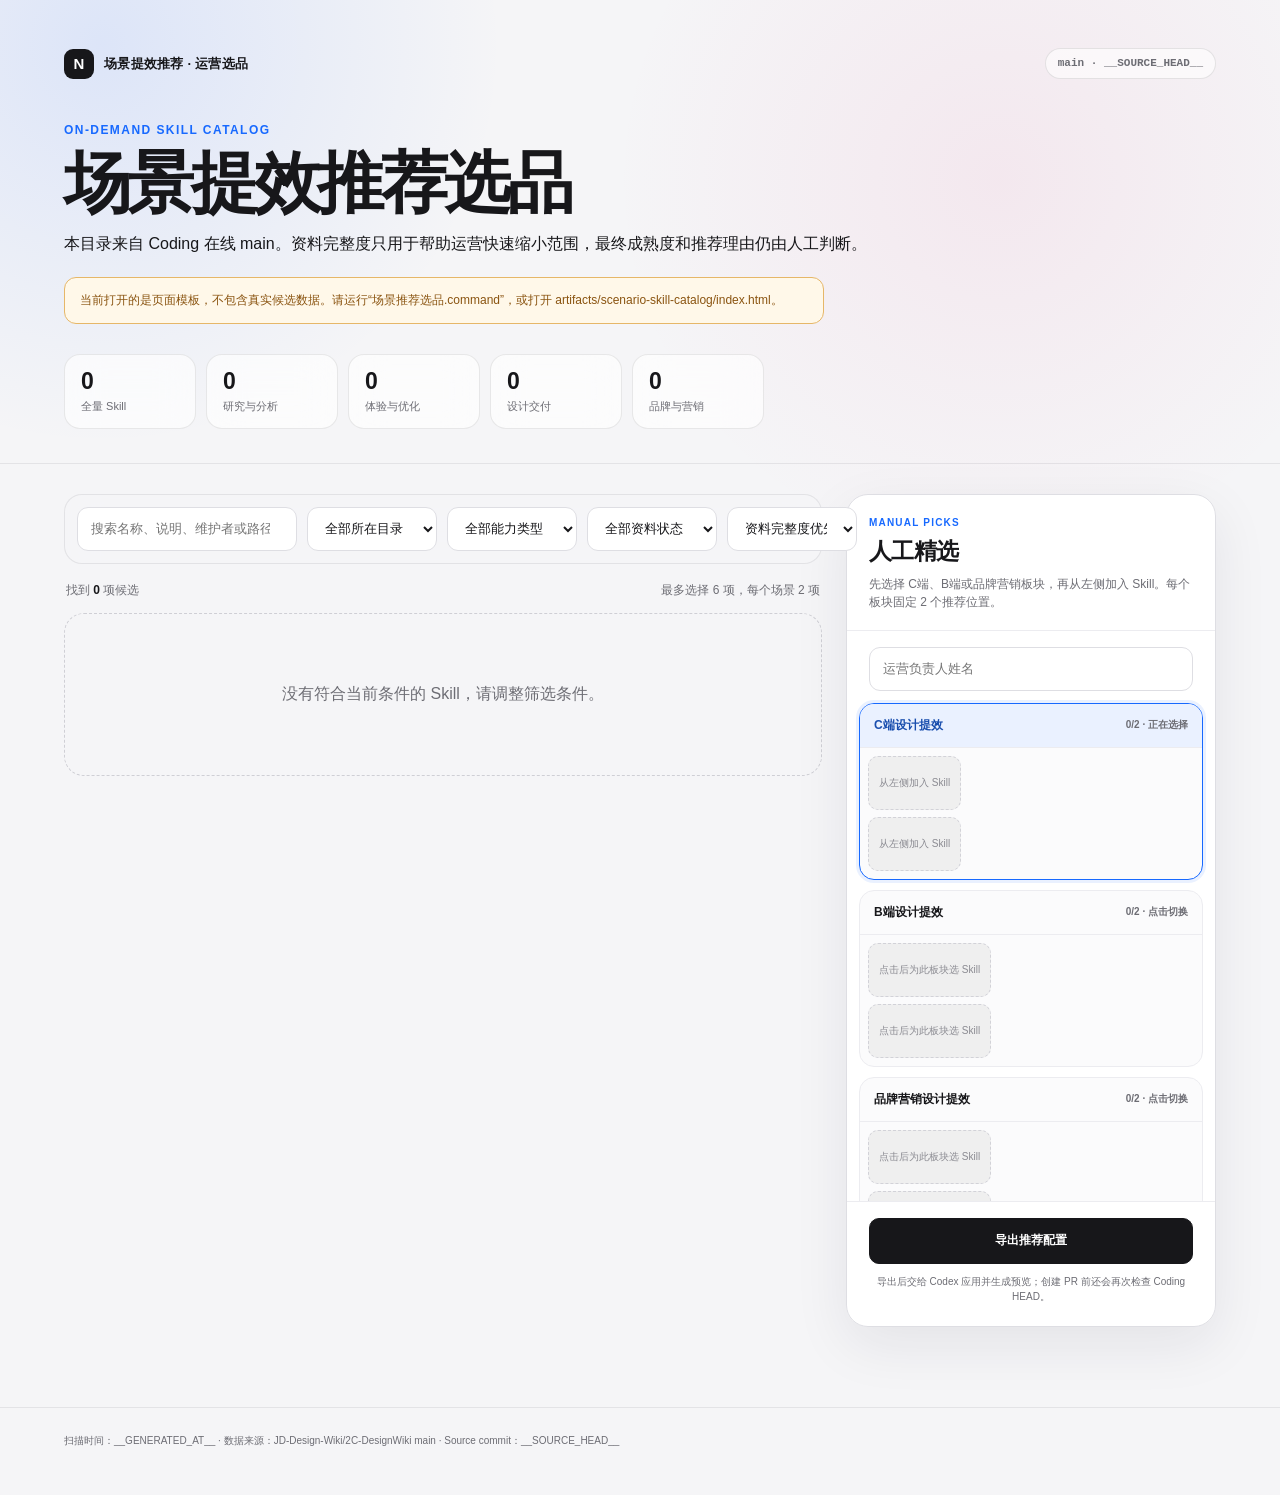
==== commit 4c36ddd0: "feat: expose Skill directory filter" ====
--- a/scripts/templates/scenario-skill-catalog.html
+++ b/scripts/templates/scenario-skill-catalog.html
@@ -142,7 +142,7 @@
         top: 0;
         z-index: 4;
         display: grid;
-        grid-template-columns: minmax(220px, 1.5fr) repeat(3, minmax(130px, 0.65fr));
+        grid-template-columns: minmax(220px, 1.5fr) repeat(4, minmax(130px, 0.65fr));
         gap: 10px;
         margin-bottom: 18px;
         padding: 12px;
@@ -572,6 +572,9 @@
         <div class="catalog-pane">
           <div class="toolbar" aria-label="候选目录筛选">
             <input class="field" id="search" type="search" placeholder="搜索名称、说明、维护者或路径" aria-label="搜索 Skill" />
+            <select class="field" id="domain-filter" aria-label="按所在目录筛选">
+              <option value="all">全部所在目录</option>
+            </select>
             <select class="field" id="scene-filter" aria-label="按能力类型筛选">
               <option value="all">全部能力类型</option>
               <option value="研究与分析">研究与分析</option>
@@ -641,6 +644,7 @@
       let activeScene = DISPLAY_SCENES[0];
       const elements = {
         search: document.querySelector("#search"),
+        domain: document.querySelector("#domain-filter"),
         scene: document.querySelector("#scene-filter"),
         signal: document.querySelector("#signal-filter"),
         sort: document.querySelector("#sort"),
@@ -691,14 +695,26 @@
         `).join("");
       }
 
+      function renderDomainOptions() {
+        const domains = [...new Set(CATALOG.items.map((item) => item.domain))]
+          .filter(Boolean)
+          .sort((left, right) => left.localeCompare(right, "zh-CN"));
+        elements.domain.innerHTML = [
+          '<option value="all">全部所在目录</option>',
+          ...domains.map((domain) => `<option value="${escapeHtml(domain)}">${escapeHtml(domain)}</option>`),
+        ].join("");
+      }
+
       function filteredItems() {
         const query = elements.search.value.trim().toLowerCase();
+        const domain = elements.domain.value;
         const scene = elements.scene.value;
         const signal = elements.signal.value;
         const sort = elements.sort.value;
         const items = CATALOG.items.filter((item) => {
           const haystack = `${item.title} ${item.description} ${item.owner} ${item.domain} ${item.path}`.toLowerCase();
           if (query && !haystack.includes(query)) return false;
+          if (domain !== "all" && item.domain !== domain) return false;
           if (scene !== "all" && item.scene !== scene) return false;
           if (signal === "ready" && item.readiness < 4) return false;
           if (signal === "examples" && !item.readiness_checks.examples) return false;
@@ -869,7 +885,7 @@
         showNotice("推荐配置已导出。接下来交给 Codex 生成页面预览与审核 PR。");
       }
 
-      [elements.search, elements.scene, elements.signal, elements.sort].forEach((field) => {
+      [elements.search, elements.domain, elements.scene, elements.signal, elements.sort].forEach((field) => {
         field.addEventListener(field === elements.search ? "input" : "change", renderCatalog);
       });
       elements.grid.addEventListener("click", (event) => {
@@ -912,6 +928,7 @@
 
       if (!catalogAvailable) document.querySelector("#template-warning").hidden = false;
       renderHeroStats();
+      renderDomainOptions();
       renderCatalog();
       renderSelection();
     </script>
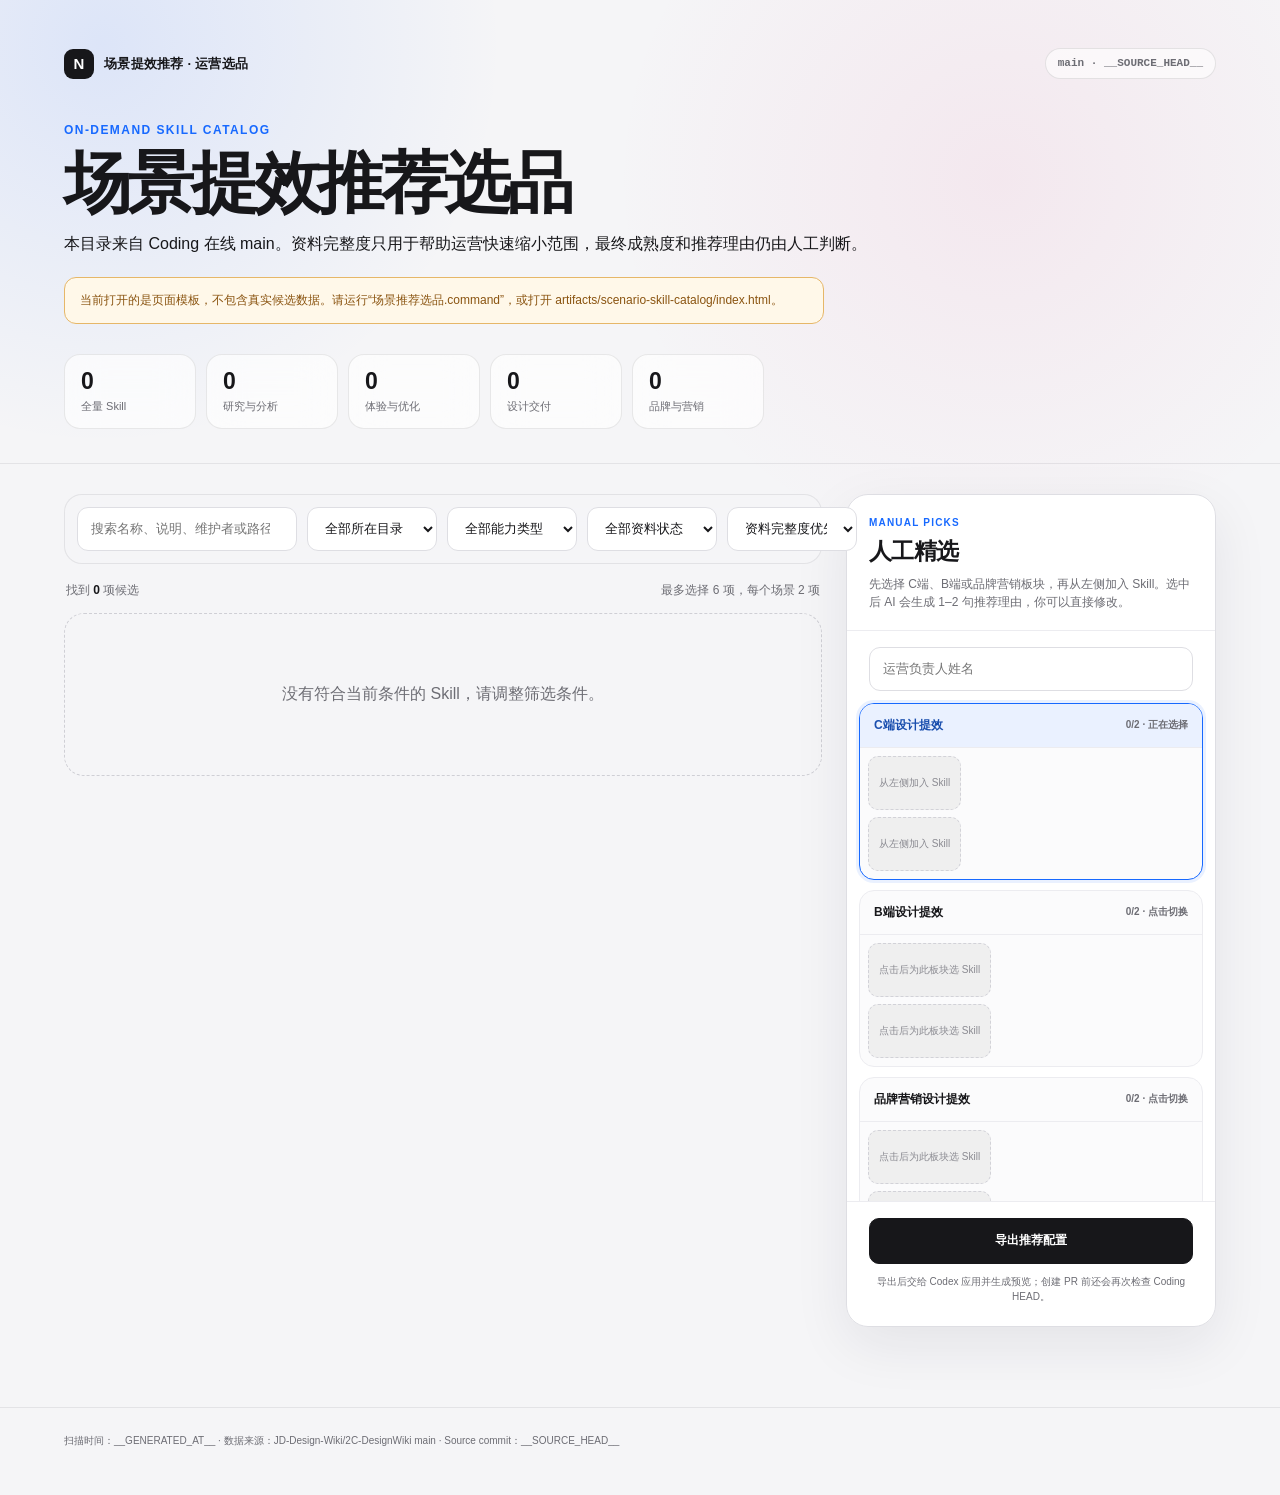
==== commit 127c8a49: "feat: generate editable AI recommendation reasons" ====
--- a/scripts/templates/scenario-skill-catalog.html
+++ b/scripts/templates/scenario-skill-catalog.html
@@ -485,6 +485,28 @@
         padding-top: 10px;
         resize: vertical;
         line-height: 1.5;
+      }
+      .reason-toolbar {
+        display: flex;
+        align-items: center;
+        justify-content: space-between;
+        gap: 8px;
+        margin-top: 8px;
+      }
+      .reason-toolbar .button {
+        min-height: 32px;
+        padding: 7px 10px;
+        font-size: 10px;
+      }
+      .reason-toolbar small {
+        color: var(--muted);
+        font-size: 9px;
+        line-height: 1.4;
+        text-align: right;
+      }
+      .reason-toolbar .button[disabled] {
+        cursor: wait;
+        opacity: 0.58;
       }
       .selection-actions {
         padding: 16px 22px 22px;
@@ -605,7 +627,7 @@
           <div class="selection-heading">
             <p>MANUAL PICKS</p>
             <h2 id="selection-title">人工精选</h2>
-            <span>先选择 C端、B端或品牌营销板块，再从左侧加入 Skill。每个板块固定 2 个推荐位置。</span>
+            <span>先选择 C端、B端或品牌营销板块，再从左侧加入 Skill。选中后 AI 会生成 1–2 句推荐理由，你可以直接修改。</span>
           </div>
           <input class="field curator-field" id="curator" type="text" placeholder="运营负责人姓名" aria-label="运营负责人姓名" />
           <div class="notice" id="notice" role="status"></div>
@@ -785,6 +807,7 @@
       }
 
       function toggleSelection(path) {
+        let shouldGenerateReason = false;
         if (selected.has(path)) {
           selected.delete(path);
         } else {
@@ -797,10 +820,71 @@
             return;
           }
           const item = CATALOG.items.find((entry) => entry.path === path);
-          selected.set(path, { item, scene: activeScene, reason: "" });
+          selected.set(path, {
+            item,
+            scene: activeScene,
+            reason: "",
+            reasonSource: "",
+            reasonRevision: 0,
+            generatingReason: false,
+          });
+          shouldGenerateReason = true;
         }
         renderCatalog();
         renderSelection();
+        if (shouldGenerateReason) window.setTimeout(() => generateReason(path), 0);
+      }
+
+      function fallbackReason(item, scene) {
+        const summary = item.description
+          .replace(/\s+/g, " ")
+          .replace(/^(用于|适用于|当用户需要|当用户|支持)/, "")
+          .split(/[。；;]/)[0]
+          .slice(0, 68)
+          .replace(/[，,：:]+$/, "");
+        const sceneLabel = scene.replace("设计提效", "");
+        return `适合在${sceneLabel}相关工作中，需要${summary}时使用。能帮助设计师更快完成任务，减少重复整理。`;
+      }
+
+      async function generateReason(path) {
+        const value = selected.get(path);
+        if (!value || value.generatingReason) return;
+        const reasonRevision = value.reasonRevision;
+        value.generatingReason = true;
+        renderSelection();
+
+        try {
+          if (!/^https?:$/.test(window.location.protocol)) throw new Error("AI 服务未启动");
+          const response = await fetch("/api/recommendation-reason", {
+            method: "POST",
+            headers: { "Content-Type": "application/json" },
+            body: JSON.stringify({
+              title: value.item.title,
+              description: value.item.description,
+              scene: value.scene,
+              domain: value.item.domain,
+            }),
+          });
+          const result = await response.json();
+          if (!response.ok || !result.reason) throw new Error(result.error || "生成失败");
+          const latest = selected.get(path);
+          if (!latest) return;
+          if (latest.reasonRevision !== reasonRevision) return;
+          latest.reason = result.reason;
+          latest.reasonSource = "ai";
+          showNotice(`已为「${latest.item.title}」生成推荐理由，可直接修改。`);
+        } catch (error) {
+          const latest = selected.get(path);
+          if (!latest) return;
+          if (latest.reasonRevision !== reasonRevision) return;
+          latest.reason = fallbackReason(latest.item, latest.scene);
+          latest.reasonSource = "summary";
+          showNotice("AI 暂时不可用，已填入内容摘要草稿，你仍可直接修改。");
+        } finally {
+          const latest = selected.get(path);
+          if (latest) latest.generatingReason = false;
+          renderSelection();
+        }
       }
 
       function renderSelection() {
@@ -820,10 +904,16 @@
                       <strong>${String(index + 1).padStart(2, "0")} · ${escapeHtml(value.item.title)}</strong>
                       <button class="remove-button" type="button" data-remove="${escapeHtml(path)}" aria-label="移除 ${escapeHtml(value.item.title)}">×</button>
                     </div>
-                    <select class="field move-field" data-move-path="${escapeHtml(path)}" aria-label="移动 ${escapeHtml(value.item.title)} 到其他板块">
+                    <select class="field move-field" data-move-path="${escapeHtml(path)}" aria-label="移动 ${escapeHtml(value.item.title)} 到其他板块"${value.generatingReason ? " disabled" : ""}>
                       ${DISPLAY_SCENES.map((target) => `<option value="${target}"${target === value.scene ? " selected" : ""}>${target}</option>`).join("")}
                     </select>
-                    <textarea class="field reason-field" data-reason-path="${escapeHtml(path)}" placeholder="填写人工推荐理由">${escapeHtml(value.reason)}</textarea>
+                    <textarea class="field reason-field" data-reason-path="${escapeHtml(path)}" placeholder="AI 生成后可直接修改，也可以自己填写">${escapeHtml(value.reason)}</textarea>
+                    <div class="reason-toolbar">
+                      <button class="button" type="button" data-generate-reason="${escapeHtml(path)}"${value.generatingReason ? " disabled" : ""}>
+                        ${value.generatingReason ? "AI 生成中…" : value.reason ? "重新生成理由" : "AI 生成理由"}
+                      </button>
+                      <small>${value.reasonSource === "ai" ? "AI 草稿 · 可修改" : value.reasonSource === "summary" ? "摘要草稿 · 可修改" : "支持手工填写"}</small>
+                    </div>
                   </article>
                 `).join("")}
                 ${Array.from({ length: emptySlots }, () => `
@@ -898,6 +988,11 @@
           toggleSelection(button.dataset.remove);
           return;
         }
+        const generateButton = event.target.closest("[data-generate-reason]");
+        if (generateButton) {
+          generateReason(generateButton.dataset.generateReason);
+          return;
+        }
         const sceneButton = event.target.closest("[data-activate-scene]");
         if (sceneButton) {
           activeScene = sceneButton.dataset.activateScene;
@@ -915,14 +1010,20 @@
           showNotice(`「${targetScene}」已经选满 2 项。`);
           return;
         }
+        const shouldRegenerate = value.reasonSource !== "manual";
         value.scene = targetScene;
         activeScene = value.scene;
         renderCatalog();
         renderSelection();
+        if (shouldRegenerate) window.setTimeout(() => generateReason(path), 0);
       });
       elements.selectionList.addEventListener("input", (event) => {
         const path = event.target.dataset.reasonPath;
-        if (path) selected.get(path).reason = event.target.value;
+        if (path) {
+          selected.get(path).reason = event.target.value;
+          selected.get(path).reasonSource = "manual";
+          selected.get(path).reasonRevision += 1;
+        }
       });
       document.querySelector("#export").addEventListener("click", exportConfiguration);
 
